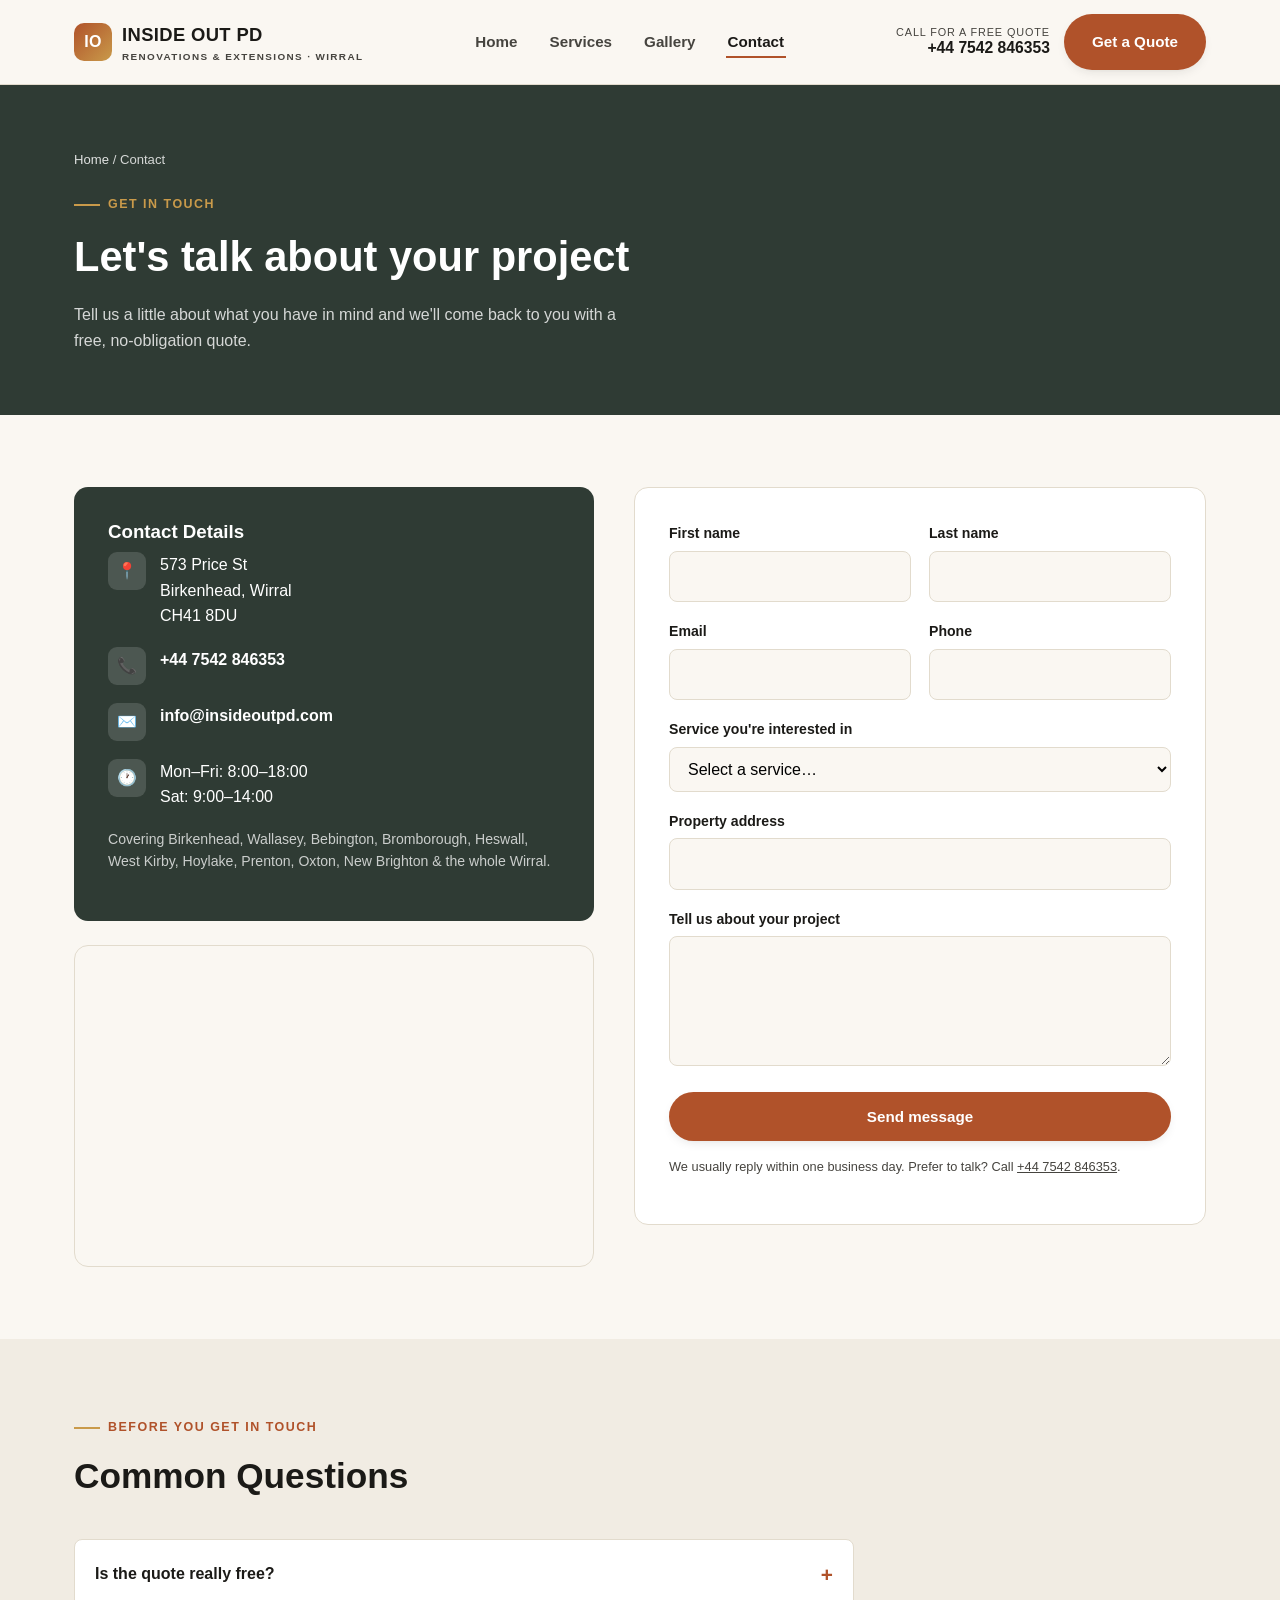
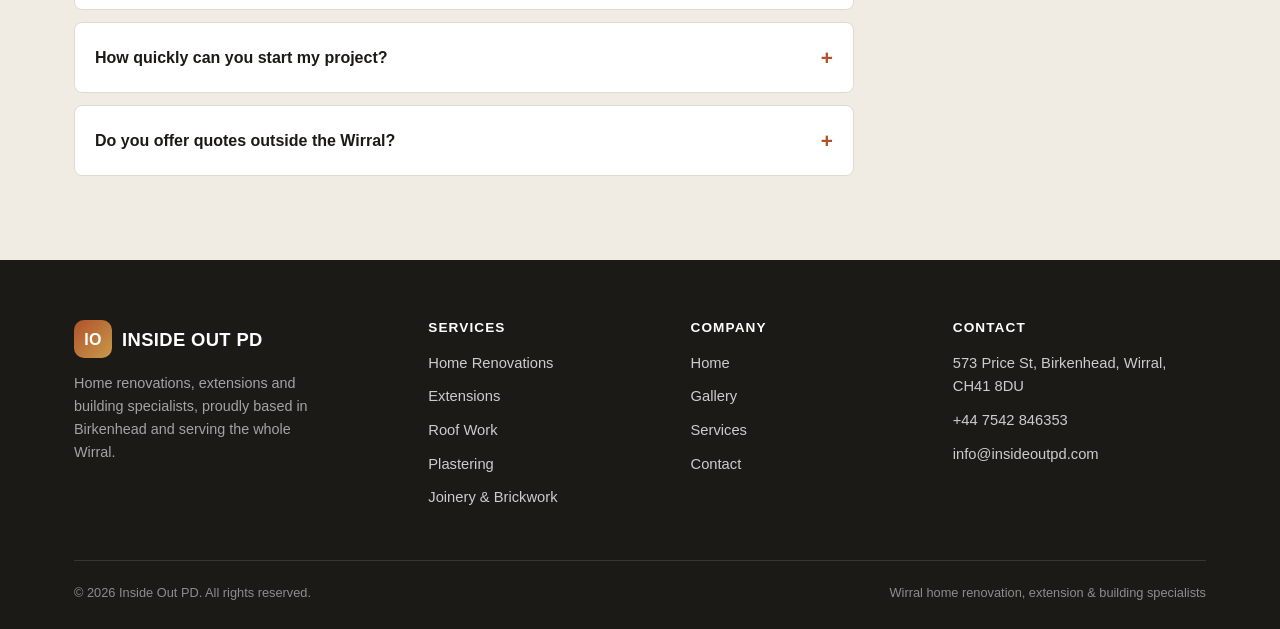
==== contact.html @ a09af20e "Initial build — Inside Out PD website Static, SEO/GEO/AI-optimised site rebuilt from the Wix source " ====
<!doctype html>
<html lang="en-GB">
<head>
<meta charset="UTF-8">
<meta name="viewport" content="width=device-width, initial-scale=1">
<title>Contact Us | Get a Free Quote | Inside Out PD, Wirral</title>
<meta name="description" content="Get in touch with Inside Out PD for a free, no-obligation quote on your home renovation, extension or building project. Call +44 7542 846353 or message us today.">
<link rel="canonical" href="https://www.insideoutpd.com/contact.html">
<meta name="robots" content="index, follow, max-image-preview:large">
<meta name="theme-color" content="#1b1a17">
<link rel="icon" href="/favicon.ico" sizes="any">

<meta property="og:type" content="website">
<meta property="og:site_name" content="Inside Out PD">
<meta property="og:title" content="Contact Inside Out PD | Free Quotes, Wirral">
<meta property="og:description" content="Get a free, no-obligation quote for your renovation, extension or building project on the Wirral.">
<meta property="og:url" content="https://www.insideoutpd.com/contact.html">
<meta property="og:image" content="https://www.insideoutpd.com/images/hero.jpg">
<meta property="og:locale" content="en_GB">
<meta name="twitter:card" content="summary_large_image">

<meta name="geo.region" content="GB-WRL">
<meta name="geo.placename" content="Birkenhead, Wirral">
<meta name="geo.position" content="53.3928;-3.0181">
<meta name="ICBM" content="53.3928, -3.0181">

<link rel="stylesheet" href="/css/style.css">

<script type="application/ld+json">
{
  "@context": "https://schema.org",
  "@type": "BreadcrumbList",
  "itemListElement": [
    { "@type": "ListItem", "position": 1, "name": "Home", "item": "https://www.insideoutpd.com/" },
    { "@type": "ListItem", "position": 2, "name": "Contact", "item": "https://www.insideoutpd.com/contact.html" }
  ]
}
</script>
<script type="application/ld+json">
{
  "@context": "https://schema.org",
  "@type": "ContactPage",
  "about": { "@id": "https://www.insideoutpd.com/#business" },
  "mainEntity": {
    "@type": "GeneralContractor",
    "name": "Inside Out PD",
    "telephone": "+447542846353",
    "email": "info@insideoutpd.com",
    "address": {
      "@type": "PostalAddress",
      "streetAddress": "573 Price St",
      "addressLocality": "Birkenhead",
      "addressRegion": "Wirral",
      "postalCode": "CH41 8DU",
      "addressCountry": "GB"
    }
  }
}
</script>
</head>
<body>
<a class="skip-link" href="#main">Skip to main content</a>

<header class="site-header">
  <div class="wrap">
    <a class="brand" href="/">
      <span class="brand-mark">IO</span>
      <span>INSIDE OUT PD<small>Renovations &amp; Extensions · Wirral</small></span>
    </a>
    <nav class="primary-nav" id="primary-nav" aria-label="Primary">
      <ul>
        <li><a href="/">Home</a></li>
        <li><a href="/services.html">Services</a></li>
        <li><a href="/gallery.html">Gallery</a></li>
        <li><a href="/contact.html" aria-current="page">Contact</a></li>
      </ul>
    </nav>
    <div class="header-cta">
      <a class="header-phone" href="tel:+447542846353">
        <small>Call for a free quote</small>
        <strong>+44 7542 846353</strong>
      </a>
      <a class="btn btn-primary" href="/contact.html">Get a Quote</a>
      <button class="nav-toggle" aria-label="Toggle menu" aria-expanded="false" aria-controls="primary-nav"><span></span></button>
    </div>
  </div>
</header>

<main id="main">

  <div class="page-header">
    <div class="wrap">
      <p class="breadcrumbs"><a href="/">Home</a> / Contact</p>
      <p class="eyebrow">Get In Touch</p>
      <h1>Let's talk about your project</h1>
      <p>Tell us a little about what you have in mind and we'll come back to you with a free, no-obligation quote.</p>
    </div>
  </div>

  <section aria-labelledby="contact-heading">
    <div class="wrap contact-grid">
      <div>
        <h2 id="contact-heading" class="visually-hidden">Contact details</h2>
        <div class="contact-info-card">
          <h3>Contact Details</h3>
          <ul class="contact-info-list">
            <li>
              <span class="ico" aria-hidden="true">📍</span>
              <span>573 Price St<br>Birkenhead, Wirral<br>CH41 8DU</span>
            </li>
            <li>
              <span class="ico" aria-hidden="true">📞</span>
              <a href="tel:+447542846353">+44 7542 846353</a>
            </li>
            <li>
              <span class="ico" aria-hidden="true">✉️</span>
              <a href="mailto:info@insideoutpd.com">info@insideoutpd.com</a>
            </li>
            <li>
              <span class="ico" aria-hidden="true">🕐</span>
              <span>Mon–Fri: 8:00–18:00<br>Sat: 9:00–14:00</span>
            </li>
          </ul>
          <p style="color:rgba(255,255,255,.75); font-size:.88rem;">Covering Birkenhead, Wallasey, Bebington, Bromborough, Heswall, West Kirby, Hoylake, Prenton, Oxton, New Brighton &amp; the whole Wirral.</p>
        </div>
        <div class="map-embed">
          <iframe title="Inside Out PD location map — Birkenhead, Wirral" loading="lazy" src="https://www.openstreetmap.org/export/embed.html?bbox=-3.0381%2C53.3828%2C-2.9981%2C53.4028&layer=mapnik&marker=53.3928%2C-3.0181"></iframe>
        </div>
      </div>

      <form class="contact-form" action="https://formspree.io/f/xnpqlwrb" method="POST">
        <div class="form-row">
          <div class="field">
            <label for="first-name">First name</label>
            <input id="first-name" name="first_name" type="text" autocomplete="given-name" required>
          </div>
          <div class="field">
            <label for="last-name">Last name</label>
            <input id="last-name" name="last_name" type="text" autocomplete="family-name" required>
          </div>
        </div>
        <div class="form-row">
          <div class="field">
            <label for="email">Email</label>
            <input id="email" name="email" type="email" autocomplete="email" required>
          </div>
          <div class="field">
            <label for="phone">Phone</label>
            <input id="phone" name="phone" type="tel" autocomplete="tel">
          </div>
        </div>
        <div class="field">
          <label for="service">Service you're interested in</label>
          <select id="service" name="service">
            <option value="">Select a service…</option>
            <option>Home Renovation</option>
            <option>Extension</option>
            <option>Roof Work</option>
            <option>Plastering</option>
            <option>Joinery</option>
            <option>Brickwork</option>
            <option>Other</option>
          </select>
        </div>
        <div class="field">
          <label for="address">Property address</label>
          <input id="address" name="address" type="text" autocomplete="street-address">
        </div>
        <div class="field">
          <label for="message">Tell us about your project</label>
          <textarea id="message" name="message" required></textarea>
        </div>
        <!-- Honeypot spam trap -->
        <div class="hp-field" aria-hidden="true">
          <label for="_gotcha">Leave this field empty</label>
          <input id="_gotcha" name="_gotcha" type="text" tabindex="-1" autocomplete="off">
        </div>
        <input type="hidden" name="_subject" value="New enquiry from insideoutpd.com">
        <button class="btn btn-primary btn-block" type="submit">Send message</button>
        <p class="form-status" role="status" aria-live="polite"></p>
        <p class="form-note">We usually reply within one business day. Prefer to talk? Call <a href="tel:+447542846353">+44 7542 846353</a>.</p>
      </form>
    </div>
  </section>

  <section class="section-alt" aria-labelledby="faq-heading">
    <div class="wrap">
      <div class="section-head">
        <p class="eyebrow">Before You Get In Touch</p>
        <h2 id="faq-heading">Common Questions</h2>
      </div>
      <div class="faq-list">
        <details class="faq-item">
          <summary>Is the quote really free?</summary>
          <div class="faq-body"><p>Yes — every quote from Inside Out PD is free and comes with no obligation to proceed.</p></div>
        </details>
        <details class="faq-item">
          <summary>How quickly can you start my project?</summary>
          <div class="faq-body"><p>It depends on the scope of work and our current schedule. Get in touch with your project details and we'll give you an honest timeline.</p></div>
        </details>
        <details class="faq-item">
          <summary>Do you offer quotes outside the Wirral?</summary>
          <div class="faq-body"><p>We focus on Birkenhead, Wallasey and the wider Wirral peninsula. If you're just outside the area, contact us and we'll let you know if we can help.</p></div>
        </details>
      </div>
    </div>
  </section>

</main>

<footer class="site-footer">
  <div class="wrap">
    <div class="footer-grid">
      <div class="footer-brand">
        <a class="brand" href="/" style="color:#fff; margin-bottom:14px;">
          <span class="brand-mark">IO</span>
          <span>INSIDE OUT PD</span>
        </a>
        <p>Home renovations, extensions and building specialists, proudly based in Birkenhead and serving the whole Wirral.</p>
      </div>
      <div>
        <h4>Services</h4>
        <ul>
          <li><a href="/services.html#renovations">Home Renovations</a></li>
          <li><a href="/services.html#extensions">Extensions</a></li>
          <li><a href="/services.html#roofing">Roof Work</a></li>
          <li><a href="/services.html#plastering">Plastering</a></li>
          <li><a href="/services.html#joinery">Joinery &amp; Brickwork</a></li>
        </ul>
      </div>
      <div>
        <h4>Company</h4>
        <ul>
          <li><a href="/">Home</a></li>
          <li><a href="/gallery.html">Gallery</a></li>
          <li><a href="/services.html">Services</a></li>
          <li><a href="/contact.html">Contact</a></li>
        </ul>
      </div>
      <div>
        <h4>Contact</h4>
        <address style="font-style:normal;">
          <ul>
            <li>573 Price St, Birkenhead, Wirral, CH41 8DU</li>
            <li><a href="tel:+447542846353">+44 7542 846353</a></li>
            <li><a href="mailto:info@insideoutpd.com">info@insideoutpd.com</a></li>
          </ul>
        </address>
      </div>
    </div>
    <div class="footer-bottom">
      <span>© <span id="year">2026</span> Inside Out PD. All rights reserved.</span>
      <span>Wirral home renovation, extension &amp; building specialists</span>
    </div>
  </div>
</footer>

<script src="/js/main.js"></script>
</body>
</html>
---- css/style.css ----
/* ==========================================================================
   INSIDE OUT PD — stylesheet
   Home renovations, extensions & building specialists, Wirral
   ========================================================================== */

:root {
  --ink: #1b1a17;
  --ink-soft: #46443f;
  --paper: #faf7f2;
  --paper-alt: #f1ece3;
  --line: #e2dbcd;
  --brand: #b0522a;      /* brick/terracotta */
  --brand-dark: #8d3f1f;
  --brand-ink: #ffffff;
  --accent: #2f3b34;     /* deep slate green */
  --accent-light: #3f4f45;
  --gold: #c99a4a;
  --radius: 14px;
  --radius-sm: 8px;
  --shadow: 0 12px 30px -14px rgba(27, 26, 23, 0.35);
  --shadow-sm: 0 4px 14px -8px rgba(27, 26, 23, 0.3);
  --max: 1180px;
  --font: -apple-system, BlinkMacSystemFont, "Segoe UI", Roboto, "Helvetica Neue", Arial, sans-serif;
}

* { box-sizing: border-box; }
html { scroll-behavior: smooth; }

body {
  margin: 0;
  font-family: var(--font);
  color: var(--ink);
  background: var(--paper);
  line-height: 1.6;
  -webkit-font-smoothing: antialiased;
}

img { max-width: 100%; display: block; }
a { color: inherit; }
h1, h2, h3, h4 { line-height: 1.15; margin: 0 0 .5em; font-weight: 700; }
p { margin: 0 0 1em; }
ul { margin: 0; padding: 0; list-style: none; }

.wrap {
  max-width: var(--max);
  margin: 0 auto;
  padding: 0 24px;
}

.skip-link {
  position: absolute;
  left: -999px;
  top: 0;
  background: var(--brand);
  color: #fff;
  padding: 12px 18px;
  z-index: 200;
  border-radius: 0 0 8px 0;
}
.skip-link:focus { left: 0; }

/* ---------- Buttons ---------- */
.btn {
  display: inline-flex;
  align-items: center;
  gap: 8px;
  padding: 14px 26px;
  border-radius: 999px;
  font-weight: 700;
  font-size: 0.95rem;
  text-decoration: none;
  border: 2px solid transparent;
  cursor: pointer;
  transition: transform .15s ease, box-shadow .15s ease, background-color .15s ease, color .15s ease;
}
.btn:hover { transform: translateY(-2px); }
.btn-primary {
  background: var(--brand);
  color: #fff;
  box-shadow: var(--shadow-sm);
}
.btn-primary:hover { background: var(--brand-dark); }
.btn-outline {
  background: transparent;
  border-color: rgba(255,255,255,0.55);
  color: inherit;
}
.btn-outline:hover { background: rgba(255,255,255,0.12); }
.btn-dark {
  background: var(--accent);
  color: #fff;
}
.btn-dark:hover { background: var(--accent-light); }
.btn-block { width: 100%; justify-content: center; }

/* ---------- Header ---------- */
.site-header {
  position: sticky;
  top: 0;
  z-index: 100;
  background: rgba(250, 247, 242, 0.92);
  backdrop-filter: saturate(160%) blur(10px);
  border-bottom: 1px solid var(--line);
}
.site-header .wrap {
  display: flex;
  align-items: center;
  justify-content: space-between;
  padding-top: 14px;
  padding-bottom: 14px;
  gap: 24px;
}
.brand {
  display: flex;
  align-items: center;
  gap: 10px;
  text-decoration: none;
  font-weight: 800;
  letter-spacing: 0.02em;
  font-size: 1.15rem;
  color: var(--ink);
}
.brand-mark {
  width: 38px;
  height: 38px;
  border-radius: 10px;
  background: linear-gradient(135deg, var(--brand), var(--gold));
  display: grid;
  place-items: center;
  color: #fff;
  font-size: 1rem;
  font-weight: 900;
  flex: none;
}
.brand small {
  display: block;
  font-size: 0.62rem;
  font-weight: 600;
  letter-spacing: 0.14em;
  color: var(--ink-soft);
  text-transform: uppercase;
}

.nav-toggle {
  display: none;
  background: none;
  border: 1px solid var(--line);
  border-radius: 8px;
  padding: 8px 10px;
  cursor: pointer;
}
.nav-toggle span,
.nav-toggle span::before,
.nav-toggle span::after {
  content: "";
  display: block;
  width: 20px;
  height: 2px;
  background: var(--ink);
  position: relative;
  transition: transform .2s ease, opacity .2s ease;
}
.nav-toggle span::before { position: absolute; top: -6px; }
.nav-toggle span::after { position: absolute; top: 6px; }

.primary-nav ul {
  display: flex;
  align-items: center;
  gap: 28px;
}
.primary-nav a {
  text-decoration: none;
  font-weight: 600;
  font-size: 0.95rem;
  color: var(--ink-soft);
  padding: 6px 2px;
  border-bottom: 2px solid transparent;
}
.primary-nav a:hover,
.primary-nav a[aria-current="page"] {
  color: var(--ink);
  border-color: var(--brand);
}
.header-cta {
  display: flex;
  align-items: center;
  gap: 14px;
}
.header-phone {
  display: flex;
  flex-direction: column;
  text-decoration: none;
  text-align: right;
  line-height: 1.2;
}
.header-phone small { font-size: 0.68rem; color: var(--ink-soft); text-transform: uppercase; letter-spacing: .08em; }
.header-phone strong { font-size: 0.98rem; }

/* ---------- Hero ---------- */
.hero {
  position: relative;
  color: #fff;
  background: linear-gradient(180deg, rgba(19,18,16,.68), rgba(19,18,16,.82)), var(--ink) center/cover;
}
.hero-media {
  position: absolute;
  inset: 0;
  z-index: -1;
}
.hero-media img {
  width: 100%;
  height: 100%;
  object-fit: cover;
}
.hero .wrap {
  padding-top: 96px;
  padding-bottom: 96px;
  max-width: 760px;
}
.eyebrow {
  display: inline-flex;
  align-items: center;
  gap: 8px;
  font-size: 0.78rem;
  font-weight: 700;
  letter-spacing: .12em;
  text-transform: uppercase;
  color: var(--gold);
  margin-bottom: 18px;
}
.eyebrow::before {
  content: "";
  width: 26px;
  height: 2px;
  background: var(--gold);
}
.hero h1 {
  font-size: clamp(2.1rem, 5vw, 3.4rem);
  margin-bottom: 18px;
}
.hero p.lead {
  font-size: 1.15rem;
  color: rgba(255,255,255,0.86);
  max-width: 56ch;
}
.hero-actions {
  display: flex;
  flex-wrap: wrap;
  gap: 14px;
  margin-top: 30px;
}
.hero-trust {
  display: flex;
  flex-wrap: wrap;
  gap: 22px;
  margin-top: 46px;
  padding-top: 26px;
  border-top: 1px solid rgba(255,255,255,0.18);
}
.hero-trust div strong { display: block; font-size: 1.4rem; }
.hero-trust div span { font-size: 0.8rem; color: rgba(255,255,255,0.7); }

/* Page header (non-home) */
.page-header {
  background: var(--accent);
  color: #fff;
  padding: 64px 0 46px;
}
.page-header .eyebrow { color: var(--gold); }
.page-header h1 { font-size: clamp(1.9rem, 4vw, 2.6rem); }
.page-header p { color: rgba(255,255,255,0.8); max-width: 62ch; }
.breadcrumbs {
  font-size: 0.82rem;
  color: rgba(255,255,255,0.65);
  margin-bottom: 18px;
}
.breadcrumbs a { color: rgba(255,255,255,0.85); text-decoration: none; }
.breadcrumbs a:hover { text-decoration: underline; }

/* ---------- Sections ---------- */
section { padding: 72px 0; }
.section-alt { background: var(--paper-alt); }
.section-dark { background: var(--accent); color: #fff; }
.section-dark .section-head p { color: rgba(255,255,255,0.75); }

.section-head { max-width: 640px; margin-bottom: 42px; }
.section-head.center { margin-left: auto; margin-right: auto; text-align: center; }
.section-head .eyebrow { color: var(--brand); }
.section-dark .section-head .eyebrow { color: var(--gold); }
.section-head h2 { font-size: clamp(1.6rem, 3.2vw, 2.2rem); }

/* ---------- Grids / Cards ---------- */
.grid {
  display: grid;
  gap: 24px;
}
.grid-3 { grid-template-columns: repeat(3, 1fr); }
.grid-4 { grid-template-columns: repeat(4, 1fr); }
.grid-2 { grid-template-columns: repeat(2, 1fr); }

.card {
  background: #fff;
  border: 1px solid var(--line);
  border-radius: var(--radius);
  padding: 28px;
  box-shadow: var(--shadow-sm);
}
.service-card .icon {
  width: 52px;
  height: 52px;
  border-radius: 12px;
  background: var(--paper-alt);
  color: var(--brand);
  display: grid;
  place-items: center;
  margin-bottom: 18px;
  font-size: 1.4rem;
}
.service-card h3 { font-size: 1.12rem; }
.service-card p { color: var(--ink-soft); font-size: 0.95rem; margin-bottom: 14px; }
.service-card a { font-weight: 700; color: var(--brand); text-decoration: none; font-size: 0.9rem; }
.service-card a:hover { text-decoration: underline; }

.stat-row {
  display: flex;
  flex-wrap: wrap;
  gap: 20px;
}
.stat {
  flex: 1 1 160px;
  background: #fff;
  border: 1px solid var(--line);
  border-radius: var(--radius);
  padding: 22px;
  text-align: center;
}
.stat strong { display: block; font-size: 1.9rem; color: var(--brand); }
.stat span { font-size: 0.82rem; color: var(--ink-soft); }

/* Values / expertise */
.value-list {
  display: grid;
  grid-template-columns: repeat(4, 1fr);
  gap: 18px;
}
.value-list li {
  background: #fff;
  border: 1px solid var(--line);
  border-radius: var(--radius-sm);
  padding: 18px;
  font-weight: 700;
  font-size: 0.95rem;
  display: flex;
  align-items: center;
  gap: 10px;
}
.value-list li::before {
  content: "";
  width: 8px;
  height: 8px;
  border-radius: 50%;
  background: var(--brand);
  flex: none;
}

/* About */
.about-grid {
  display: grid;
  grid-template-columns: 1fr 1fr;
  gap: 52px;
  align-items: center;
}
.about-media { position: relative; }
.about-media img {
  border-radius: var(--radius);
  box-shadow: var(--shadow);
  aspect-ratio: 4/5;
  object-fit: cover;
  background: var(--paper-alt);
}
.about-stats {
  display: grid;
  grid-template-columns: repeat(2, 1fr);
  gap: 14px;
  margin-top: 26px;
}

/* Gallery */
.gallery-grid {
  display: grid;
  grid-template-columns: repeat(3, 1fr);
  gap: 18px;
}
.gallery-item {
  position: relative;
  border-radius: var(--radius);
  overflow: hidden;
  background: var(--paper-alt);
  aspect-ratio: 4/3;
  box-shadow: var(--shadow-sm);
}
.gallery-item img { width: 100%; height: 100%; object-fit: cover; transition: transform .35s ease; }
.gallery-item:hover img { transform: scale(1.05); }
.gallery-item .tag {
  position: absolute;
  left: 12px;
  bottom: 12px;
  background: rgba(27,26,23,.75);
  color: #fff;
  font-size: 0.76rem;
  font-weight: 700;
  padding: 6px 12px;
  border-radius: 999px;
}
.gallery-item.wide { grid-column: span 2; }
.gallery-filter {
  display: flex;
  flex-wrap: wrap;
  gap: 10px;
  margin-bottom: 30px;
}
.gallery-filter button {
  border: 1px solid var(--line);
  background: #fff;
  padding: 9px 18px;
  border-radius: 999px;
  font-weight: 600;
  font-size: 0.85rem;
  cursor: pointer;
}
.gallery-filter button.is-active,
.gallery-filter button:hover {
  background: var(--brand);
  border-color: var(--brand);
  color: #fff;
}

/* Testimonials */
.testimonial-grid {
  display: grid;
  grid-template-columns: repeat(3, 1fr);
  gap: 22px;
}
.testimonial-card {
  background: #fff;
  border: 1px solid var(--line);
  border-radius: var(--radius);
  padding: 26px;
}
.testimonial-card .stars { color: var(--gold); letter-spacing: 2px; margin-bottom: 12px; font-size: .95rem; }
.testimonial-card p { font-style: italic; color: var(--ink-soft); }
.testimonial-card footer { font-weight: 700; font-size: 0.9rem; margin-top: 12px; }

/* FAQ */
.faq-list { max-width: 780px; }
.faq-item {
  border: 1px solid var(--line);
  border-radius: var(--radius-sm);
  margin-bottom: 12px;
  background: #fff;
  overflow: hidden;
}
.faq-item summary {
  cursor: pointer;
  padding: 18px 20px;
  font-weight: 700;
  list-style: none;
  display: flex;
  justify-content: space-between;
  align-items: center;
  gap: 12px;
}
.faq-item summary::-webkit-details-marker { display: none; }
.faq-item summary::after {
  content: "+";
  font-size: 1.3rem;
  color: var(--brand);
  flex: none;
}
.faq-item[open] summary::after { content: "\2212"; }
.faq-item .faq-body {
  padding: 0 20px 20px;
  color: var(--ink-soft);
}

/* Process steps */
.process-list {
  counter-reset: step;
  display: grid;
  grid-template-columns: repeat(3, 1fr);
  gap: 24px;
}
.process-list li {
  position: relative;
  padding-top: 44px;
}
.process-list li::before {
  counter-increment: step;
  content: counter(step, decimal-leading-zero);
  position: absolute;
  top: 0;
  left: 0;
  font-size: 1.6rem;
  font-weight: 900;
  color: var(--brand);
  opacity: .5;
}
.process-list h3 { font-size: 1.05rem; }
.process-list p { color: var(--ink-soft); font-size: 0.92rem; }

/* Service area list */
.area-list {
  display: flex;
  flex-wrap: wrap;
  gap: 10px;
}
.area-list li {
  background: var(--paper-alt);
  border: 1px solid var(--line);
  border-radius: 999px;
  padding: 8px 16px;
  font-size: 0.88rem;
  font-weight: 600;
}

/* CTA band */
.cta-band {
  background: linear-gradient(120deg, var(--brand), var(--brand-dark));
  color: #fff;
  border-radius: var(--radius);
  padding: 48px;
  display: flex;
  align-items: center;
  justify-content: space-between;
  gap: 24px;
  flex-wrap: wrap;
}
.cta-band h2 { margin-bottom: 6px; font-size: 1.6rem; }
.cta-band p { color: rgba(255,255,255,0.88); margin: 0; }

/* Contact page */
.contact-grid {
  display: grid;
  grid-template-columns: 1fr 1.1fr;
  gap: 40px;
  align-items: start;
}
.contact-info-card {
  background: var(--accent);
  color: #fff;
  border-radius: var(--radius);
  padding: 34px;
}
.contact-info-card h3 { color: #fff; }
.contact-info-list li {
  display: flex;
  gap: 14px;
  margin-bottom: 18px;
  align-items: flex-start;
}
.contact-info-list a { color: #fff; text-decoration: none; font-weight: 600; }
.contact-info-list a:hover { text-decoration: underline; }
.contact-info-list .ico {
  width: 38px; height: 38px; border-radius: 9px;
  background: rgba(255,255,255,0.14);
  display: grid; place-items: center; flex: none;
}
.social-row { display: flex; gap: 10px; margin-top: 22px; }
.social-row a {
  width: 38px; height: 38px; border-radius: 50%;
  background: rgba(255,255,255,0.14);
  display: grid; place-items: center; text-decoration: none; color: #fff;
}

form.contact-form {
  background: #fff;
  border: 1px solid var(--line);
  border-radius: var(--radius);
  padding: 34px;
}
.form-row {
  display: grid;
  grid-template-columns: 1fr 1fr;
  gap: 18px;
}
.field { margin-bottom: 18px; }
.field label {
  display: block;
  font-weight: 700;
  font-size: 0.88rem;
  margin-bottom: 6px;
}
.field input,
.field select,
.field textarea {
  width: 100%;
  padding: 12px 14px;
  border-radius: var(--radius-sm);
  border: 1px solid var(--line);
  font: inherit;
  background: var(--paper);
}
.field input:focus,
.field select:focus,
.field textarea:focus {
  outline: 2px solid var(--brand);
  outline-offset: 1px;
}
.field textarea { resize: vertical; min-height: 130px; }
.hp-field { position: absolute; left: -9999px; top: -9999px; }
.form-note { font-size: 0.8rem; color: var(--ink-soft); margin-top: 12px; }
.form-status {
  margin-top: 16px;
  font-weight: 600;
  font-size: 0.92rem;
}
.form-status[data-state="success"] { color: #2c6b3f; }
.form-status[data-state="error"] { color: #b0342a; }

.map-embed {
  border-radius: var(--radius);
  overflow: hidden;
  border: 1px solid var(--line);
  margin-top: 24px;
}
.map-embed iframe { width: 100%; height: 320px; border: 0; display: block; }

/* Footer */
.site-footer {
  background: var(--ink);
  color: rgba(255,255,255,0.78);
  padding: 60px 0 26px;
}
.footer-grid {
  display: grid;
  grid-template-columns: 1.4fr 1fr 1fr 1.1fr;
  gap: 32px;
  margin-bottom: 40px;
}
.footer-grid h4 {
  color: #fff;
  font-size: 0.85rem;
  text-transform: uppercase;
  letter-spacing: .08em;
  margin-bottom: 16px;
}
.footer-grid li { margin-bottom: 10px; font-size: 0.92rem; }
.footer-grid a { text-decoration: none; color: rgba(255,255,255,0.78); }
.footer-grid a:hover { color: #fff; }
.footer-brand p { color: rgba(255,255,255,0.6); font-size: 0.9rem; max-width: 32ch; }
.footer-bottom {
  border-top: 1px solid rgba(255,255,255,0.12);
  padding-top: 22px;
  display: flex;
  justify-content: space-between;
  flex-wrap: wrap;
  gap: 12px;
  font-size: 0.8rem;
  color: rgba(255,255,255,0.5);
}
.footer-bottom a { color: rgba(255,255,255,0.7); text-decoration: none; }
.footer-bottom a:hover { text-decoration: underline; }

/* 404 */
.error-page { text-align: center; padding: 120px 0; }
.error-page .code { font-size: 5rem; font-weight: 900; color: var(--brand); line-height: 1; }

/* Utility */
.mt-0 { margin-top: 0; }
.visually-hidden {
  position: absolute; width: 1px; height: 1px; overflow: hidden;
  clip: rect(0 0 0 0); white-space: nowrap;
}

/* ---------- Responsive ---------- */
@media (max-width: 960px) {
  .grid-4 { grid-template-columns: repeat(2, 1fr); }
  .grid-3 { grid-template-columns: repeat(2, 1fr); }
  .value-list { grid-template-columns: repeat(2, 1fr); }
  .about-grid { grid-template-columns: 1fr; }
  .contact-grid { grid-template-columns: 1fr; }
  .footer-grid { grid-template-columns: 1fr 1fr; }
  .process-list { grid-template-columns: 1fr; }
  .testimonial-grid { grid-template-columns: 1fr; }
}

@media (max-width: 760px) {
  .primary-nav { display: none; }
  .primary-nav.is-open {
    display: block;
    position: absolute;
    top: 100%;
    left: 0;
    right: 0;
    background: var(--paper);
    border-bottom: 1px solid var(--line);
    box-shadow: var(--shadow);
  }
  .primary-nav.is-open ul {
    flex-direction: column;
    align-items: flex-start;
    padding: 18px 24px 26px;
    gap: 16px;
  }
  .nav-toggle { display: block; }
  .header-phone { display: none; }
  .brand { font-size: 0.92rem; gap: 8px; }
  .brand-mark { width: 32px; height: 32px; font-size: 0.85rem; border-radius: 8px; }
  .brand small { display: none; }
  .site-header .wrap { padding-top: 10px; padding-bottom: 10px; }
  .grid-3, .grid-4, .grid-2 { grid-template-columns: 1fr; }
  .gallery-grid { grid-template-columns: repeat(2, 1fr); }
  .gallery-item.wide { grid-column: span 2; }
  .form-row { grid-template-columns: 1fr; }
  .cta-band { flex-direction: column; align-items: flex-start; }
  .footer-grid { grid-template-columns: 1fr; }
  section { padding: 52px 0; }
}

@media (max-width: 480px) {
  .gallery-grid { grid-template-columns: 1fr; }
  .gallery-item.wide { grid-column: span 1; }
}
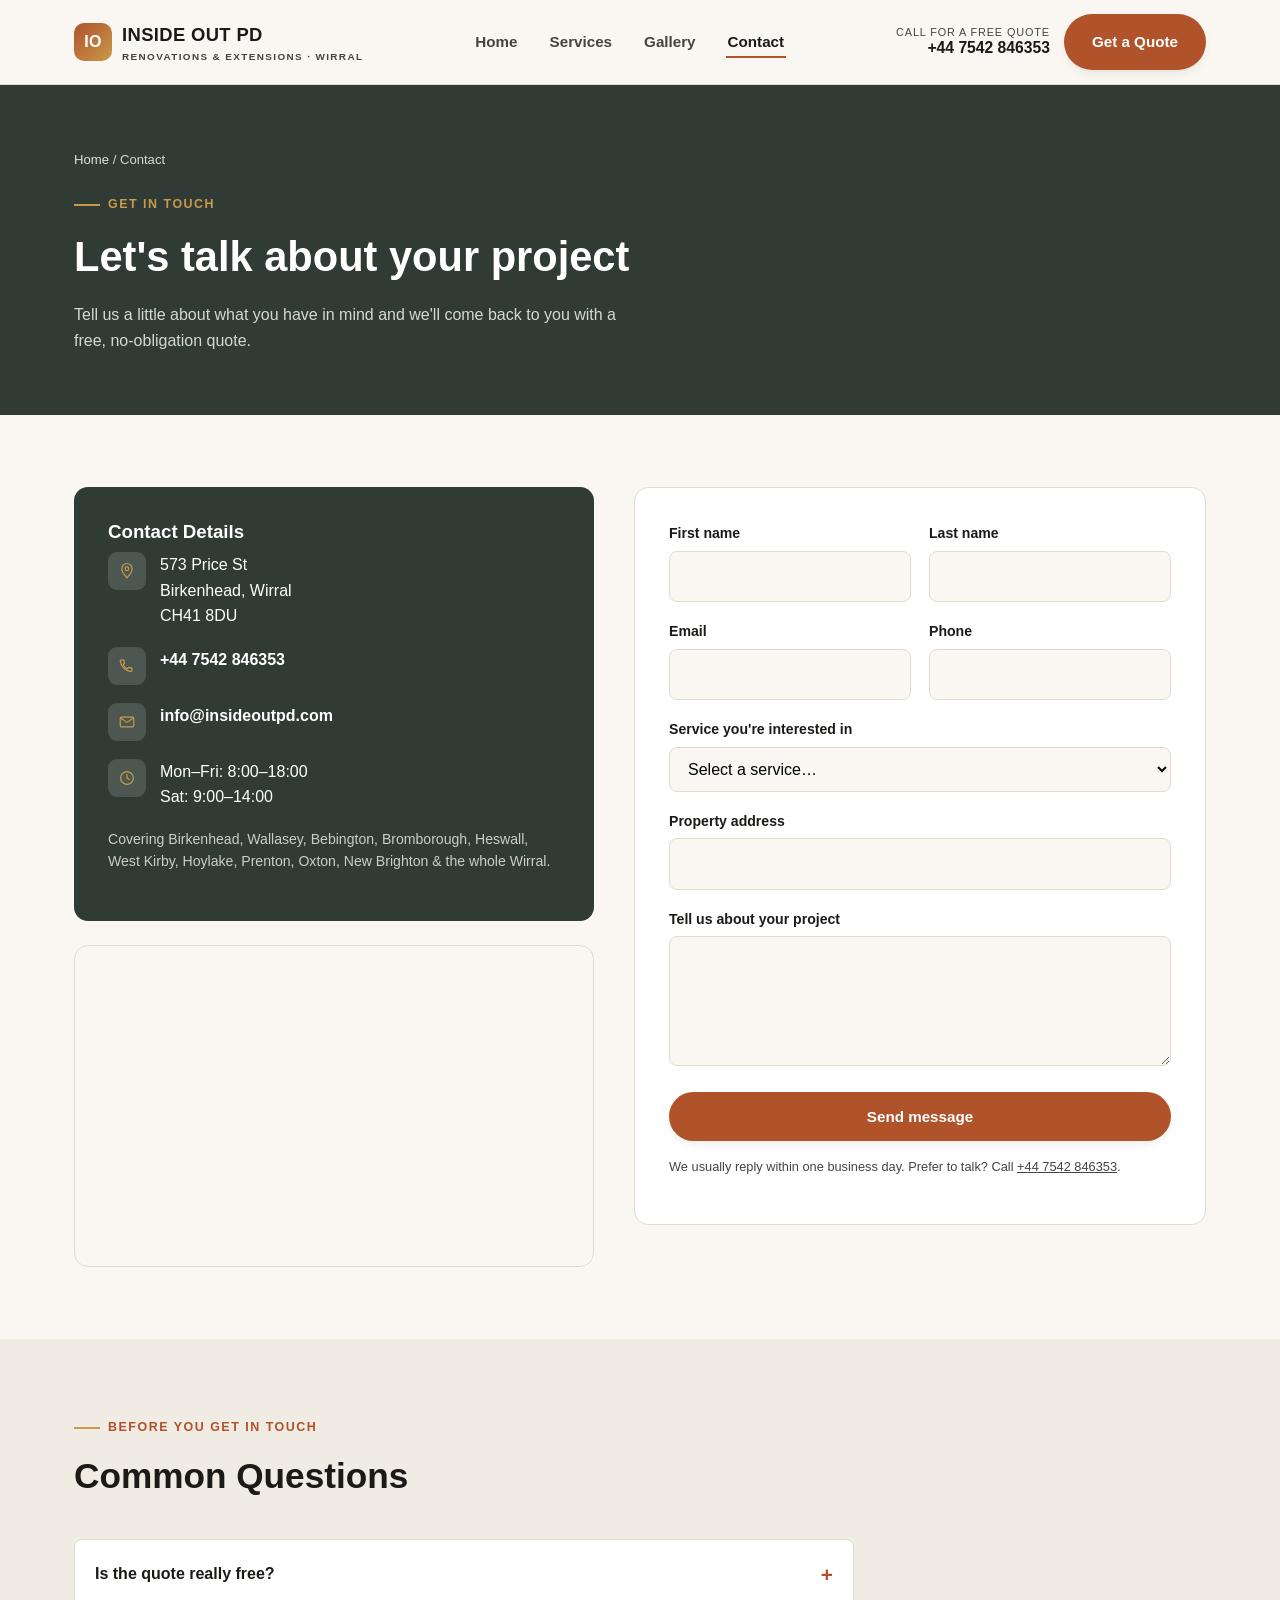
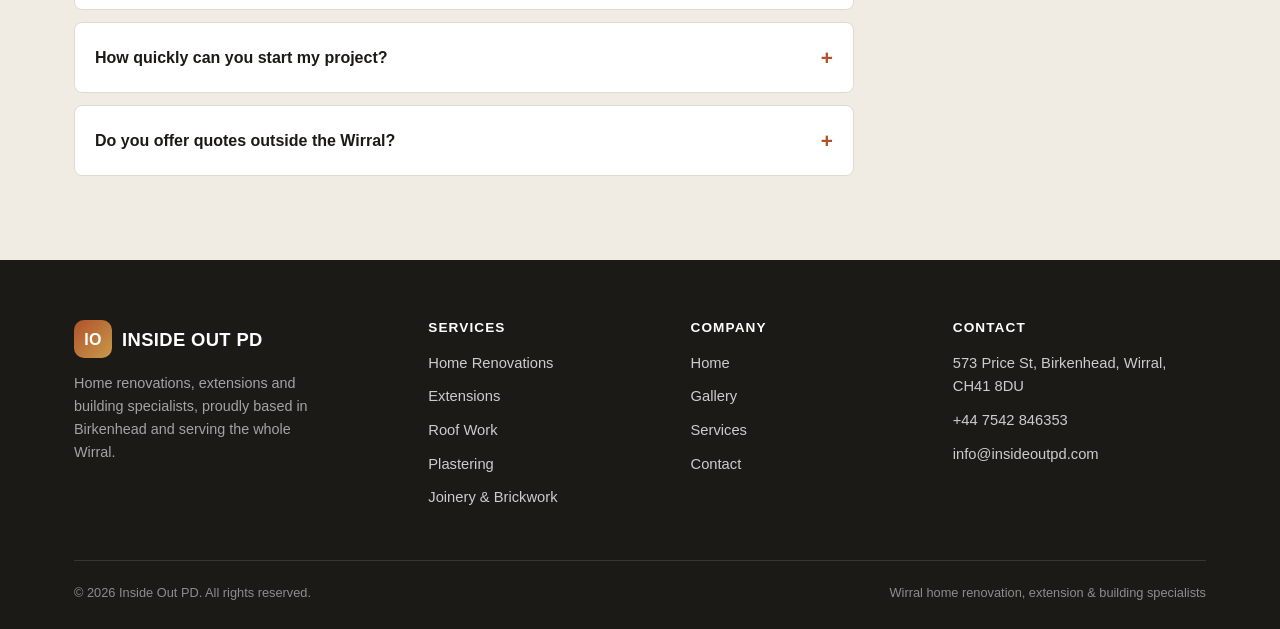
==== commit b12316ba: "Add motion, SVG icons and micro-interactions for a more professional feel - Replace emoji service/co" ====
--- a/contact.html
+++ b/contact.html
@@ -101,23 +101,23 @@
     <div class="wrap contact-grid">
       <div>
         <h2 id="contact-heading" class="visually-hidden">Contact details</h2>
-        <div class="contact-info-card">
+        <div class="contact-info-card" data-reveal>
           <h3>Contact Details</h3>
           <ul class="contact-info-list">
             <li>
-              <span class="ico" aria-hidden="true">📍</span>
+              <span class="ico"><svg viewBox="0 0 24 24" fill="none" stroke="currentColor" stroke-width="1.6" stroke-linecap="round" stroke-linejoin="round" aria-hidden="true"><path d="M12 21s7-7.4 7-12a7 7 0 1 0-14 0c0 4.6 7 12 7 12z"/><circle cx="12" cy="9" r="2.4"/></svg></span>
               <span>573 Price St<br>Birkenhead, Wirral<br>CH41 8DU</span>
             </li>
             <li>
-              <span class="ico" aria-hidden="true">📞</span>
+              <span class="ico"><svg viewBox="0 0 24 24" fill="none" stroke="currentColor" stroke-width="1.6" stroke-linecap="round" stroke-linejoin="round" aria-hidden="true"><path d="M4.5 4h3.2l1 4.4-2 1.6a12 12 0 0 0 5.8 5.8l1.6-2 4.4 1v3.2a1.4 1.4 0 0 1-1.5 1.4A16.5 16.5 0 0 1 3 5.5 1.4 1.4 0 0 1 4.5 4z"/></svg></span>
               <a href="tel:+447542846353">+44 7542 846353</a>
             </li>
             <li>
-              <span class="ico" aria-hidden="true">✉️</span>
+              <span class="ico"><svg viewBox="0 0 24 24" fill="none" stroke="currentColor" stroke-width="1.6" stroke-linecap="round" stroke-linejoin="round" aria-hidden="true"><rect x="3" y="5.5" width="18" height="13" rx="1.5"/><path d="M4 7l8 5.5L20 7"/></svg></span>
               <a href="mailto:info@insideoutpd.com">info@insideoutpd.com</a>
             </li>
             <li>
-              <span class="ico" aria-hidden="true">🕐</span>
+              <span class="ico"><svg viewBox="0 0 24 24" fill="none" stroke="currentColor" stroke-width="1.6" stroke-linecap="round" stroke-linejoin="round" aria-hidden="true"><circle cx="12" cy="12" r="8.5"/><path d="M12 7.5V12l3 2"/></svg></span>
               <span>Mon–Fri: 8:00–18:00<br>Sat: 9:00–14:00</span>
             </li>
           </ul>
@@ -128,7 +128,7 @@
         </div>
       </div>
 
-      <form class="contact-form" action="https://formspree.io/f/xnpqlwrb" method="POST">
+      <form class="contact-form" action="https://formspree.io/f/xnpqlwrb" method="POST" data-reveal>
         <div class="form-row">
           <div class="field">
             <label for="first-name">First name</label>
--- a/css/style.css
+++ b/css/style.css
@@ -101,6 +101,12 @@
   background: rgba(250, 247, 242, 0.92);
   backdrop-filter: saturate(160%) blur(10px);
   border-bottom: 1px solid var(--line);
+  box-shadow: 0 0 0 rgba(27, 26, 23, 0);
+  transition: box-shadow .25s ease, border-color .25s ease;
+}
+.site-header.is-scrolled {
+  border-bottom-color: transparent;
+  box-shadow: 0 8px 24px -18px rgba(27, 26, 23, 0.45);
 }
 .site-header .wrap {
   display: flex;
@@ -199,8 +205,10 @@
 /* ---------- Hero ---------- */
 .hero {
   position: relative;
-  color: #fff;
-  background: linear-gradient(180deg, rgba(19,18,16,.68), rgba(19,18,16,.82)), var(--ink) center/cover;
+  z-index: 0;
+  overflow: hidden;
+  color: #fff;
+  background: var(--ink);
 }
 .hero-media {
   position: absolute;
@@ -211,6 +219,12 @@
   width: 100%;
   height: 100%;
   object-fit: cover;
+}
+.hero-media::after {
+  content: "";
+  position: absolute;
+  inset: 0;
+  background: linear-gradient(100deg, rgba(15,14,12,.92) 0%, rgba(15,14,12,.78) 32%, rgba(15,14,12,.5) 65%, rgba(15,14,12,.68) 100%);
 }
 .hero .wrap {
   padding-top: 96px;
@@ -304,6 +318,15 @@
   border-radius: var(--radius);
   padding: 28px;
   box-shadow: var(--shadow-sm);
+  transition: transform .25s ease, box-shadow .25s ease, border-color .25s ease;
+}
+.service-card {
+  transition: transform .25s ease, box-shadow .25s ease, border-color .25s ease;
+}
+.service-card:hover {
+  transform: translateY(-6px);
+  border-color: rgba(176, 82, 42, 0.35);
+  box-shadow: 0 20px 36px -22px rgba(27, 26, 23, 0.4);
 }
 .service-card .icon {
   width: 52px;
@@ -314,12 +337,28 @@
   display: grid;
   place-items: center;
   margin-bottom: 18px;
-  font-size: 1.4rem;
+  transition: background-color .25s ease, color .25s ease, transform .25s ease;
+}
+.service-card .icon svg { width: 26px; height: 26px; }
+.service-card:hover .icon {
+  background: var(--brand);
+  color: #fff;
+  transform: scale(1.08);
 }
 .service-card h3 { font-size: 1.12rem; }
 .service-card p { color: var(--ink-soft); font-size: 0.95rem; margin-bottom: 14px; }
-.service-card a { font-weight: 700; color: var(--brand); text-decoration: none; font-size: 0.9rem; }
+.service-card a {
+  font-weight: 700;
+  color: var(--brand);
+  text-decoration: none;
+  font-size: 0.9rem;
+  display: inline-flex;
+  align-items: center;
+  gap: 4px;
+}
+.service-card a .arrow { display: inline-block; transition: transform .2s ease; }
 .service-card a:hover { text-decoration: underline; }
+.service-card a:hover .arrow { transform: translateX(3px); }
 
 .stat-row {
   display: flex;
@@ -333,7 +372,9 @@
   border-radius: var(--radius);
   padding: 22px;
   text-align: center;
-}
+  transition: transform .25s ease, box-shadow .25s ease;
+}
+.stat:hover { transform: translateY(-4px); box-shadow: 0 16px 30px -22px rgba(27, 26, 23, 0.4); }
 .stat strong { display: block; font-size: 1.9rem; color: var(--brand); }
 .stat span { font-size: 0.82rem; color: var(--ink-soft); }
 
@@ -442,11 +483,31 @@
   gap: 22px;
 }
 .testimonial-card {
+  position: relative;
   background: #fff;
   border: 1px solid var(--line);
   border-radius: var(--radius);
-  padding: 26px;
-}
+  padding: 30px 26px 26px;
+  transition: transform .25s ease, box-shadow .25s ease;
+}
+.testimonial-card:hover {
+  transform: translateY(-4px);
+  box-shadow: 0 20px 36px -24px rgba(27, 26, 23, 0.4);
+}
+.testimonial-card::before {
+  content: "\201C";
+  position: absolute;
+  top: 6px;
+  right: 18px;
+  font-size: 3.2rem;
+  line-height: 1;
+  font-family: Georgia, serif;
+  color: var(--paper-alt);
+  z-index: 0;
+}
+.testimonial-card .stars,
+.testimonial-card p,
+.testimonial-card footer { position: relative; z-index: 1; }
 .testimonial-card .stars { color: var(--gold); letter-spacing: 2px; margin-bottom: 12px; font-size: .95rem; }
 .testimonial-card p { font-style: italic; color: var(--ink-soft); }
 .testimonial-card footer { font-weight: 700; font-size: 0.9rem; margin-top: 12px; }
@@ -564,7 +625,9 @@
   width: 38px; height: 38px; border-radius: 9px;
   background: rgba(255,255,255,0.14);
   display: grid; place-items: center; flex: none;
-}
+  color: var(--gold);
+}
+.contact-info-list .ico svg { width: 18px; height: 18px; }
 .social-row { display: flex; gap: 10px; margin-top: 22px; }
 .social-row a {
   width: 38px; height: 38px; border-radius: 50%;
@@ -670,6 +733,30 @@
 .visually-hidden {
   position: absolute; width: 1px; height: 1px; overflow: hidden;
   clip: rect(0 0 0 0); white-space: nowrap;
+}
+
+/* ---------- Scroll reveal ---------- */
+/* JS adds [data-reveal] targets + .is-visible on intersect. CSS-only fallback: */
+[data-reveal] {
+  opacity: 0;
+  transform: translateY(18px);
+  transition: opacity .5s ease, transform .5s ease;
+  transition-delay: var(--reveal-delay, 0s);
+}
+[data-reveal].is-visible { opacity: 1; transform: translateY(0); }
+
+@media (prefers-reduced-motion: reduce) {
+  [data-reveal] {
+    opacity: 1;
+    transform: none;
+    transition: none;
+  }
+  .service-card,
+  .testimonial-card,
+  .stat,
+  .gallery-item img,
+  .btn { transition: none !important; }
+  html { scroll-behavior: auto; }
 }
 
 /* ---------- Responsive ---------- */
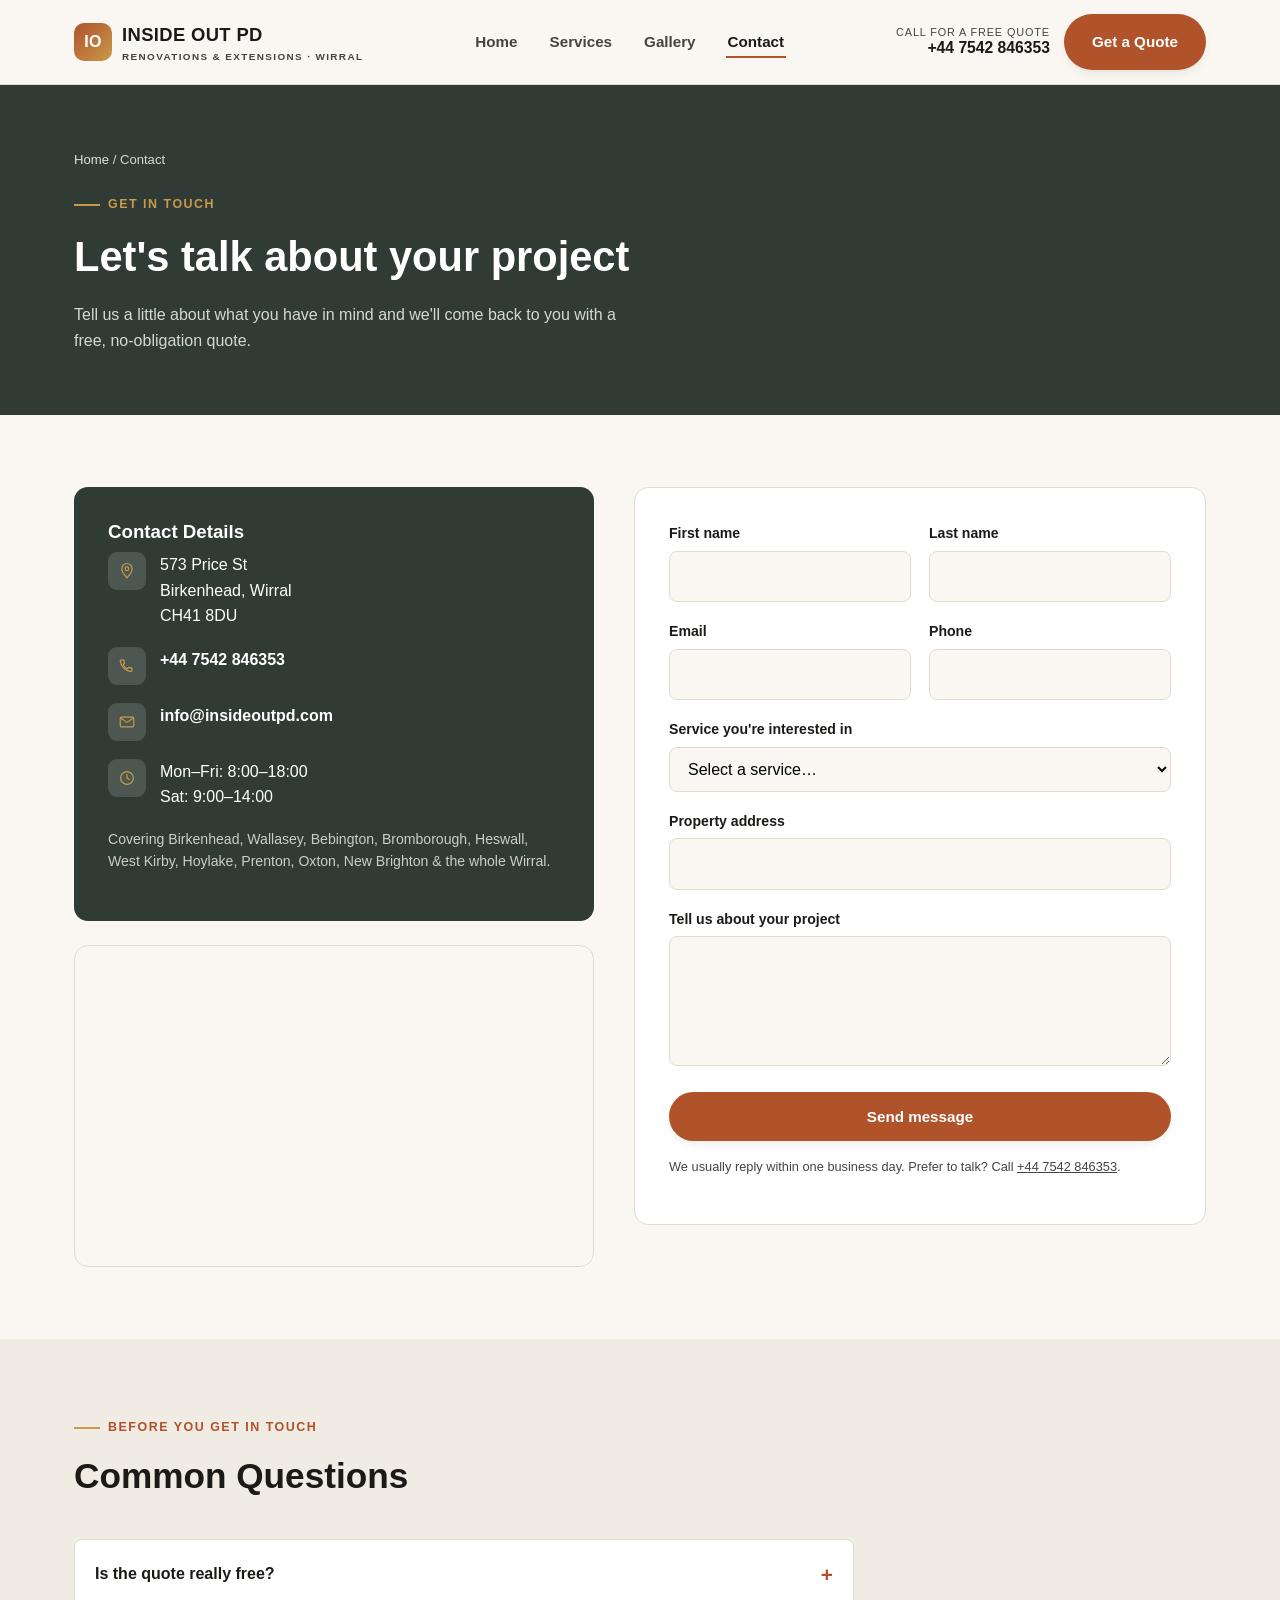
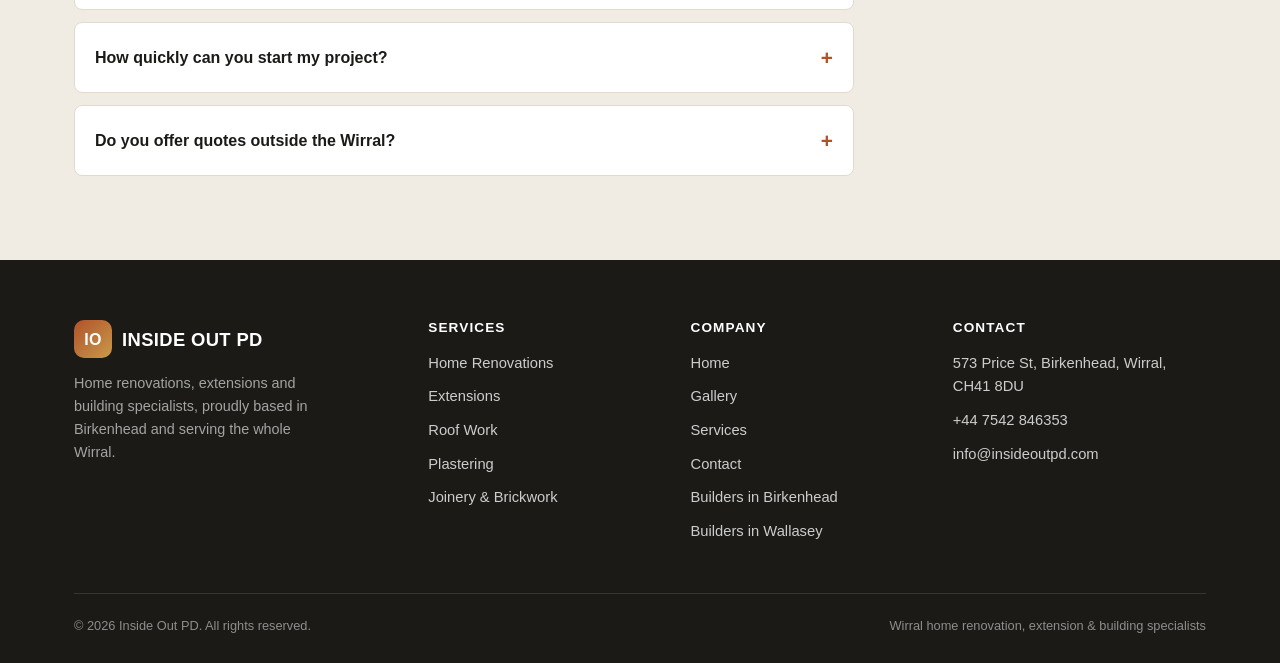
==== commit 5a564927: "Add Birkenhead and Wallasey location pages (local SEO trial) Two genuinely differentiated location p" ====
--- a/contact.html
+++ b/contact.html
@@ -235,6 +235,8 @@
           <li><a href="/gallery.html">Gallery</a></li>
           <li><a href="/services.html">Services</a></li>
           <li><a href="/contact.html">Contact</a></li>
+          <li><a href="/birkenhead-builders.html">Builders in Birkenhead</a></li>
+          <li><a href="/wallasey-builders.html">Builders in Wallasey</a></li>
         </ul>
       </div>
       <div>
